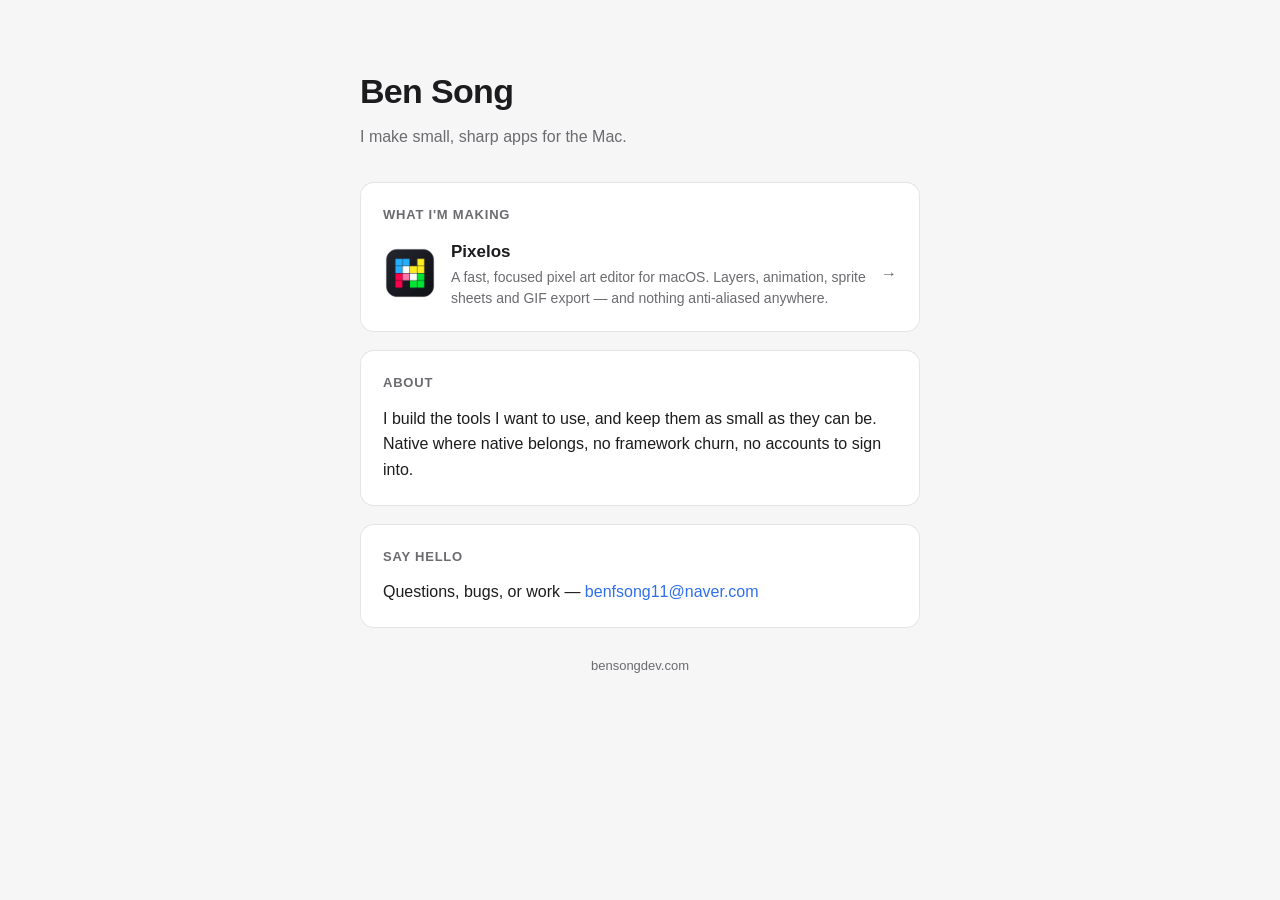
==== index.html @ 129e8b71 "Publish the site and Pixelos 1.0" ====
<!doctype html>
<html lang="en">
<head>
<meta charset="utf-8">
<meta name="viewport" content="width=device-width, initial-scale=1">
<title>Ben Song</title>
<meta name="description" content="Mac apps, made small and sharp.">
<link rel="stylesheet" href="style.css">
</head>
<body>
<main>
  <header>
    <h1>Ben Song</h1>
    <p class="tagline">I make small, sharp apps for the Mac.</p>
  </header>

  <div class="card">
    <h2>What I'm making</h2>
    <a class="project" href="/pixelos/">
      <img class="project-icon" src="pixelos/icon.png" alt="">
      <span class="project-text">
        <strong>Pixelos</strong>
        <span>A fast, focused pixel art editor for macOS. Layers, animation,
          sprite sheets and GIF export — and nothing anti-aliased anywhere.</span>
      </span>
      <span class="project-go">→</span>
    </a>
  </div>

  <div class="card">
    <h2>About</h2>
    <p>I build the tools I want to use, and keep them as small as they can be.
      Native where native belongs, no framework churn, no accounts to sign into.</p>
  </div>

  <div class="card">
    <h2>Say hello</h2>
    <p>Questions, bugs, or work — <a class="link" href="mailto:benfsong11@naver.com">benfsong11@naver.com</a></p>
  </div>

  <footer>bensongdev.com</footer>
</main>
</body>
</html>
---- style.css ----
/* One stylesheet for the whole site, so the Pixelos page and this one are
   plainly the same place. Colours follow the system's light/dark setting. */
:root {
  color-scheme: light dark;
  --bg: #f6f6f7;
  --card: #ffffff;
  --text: #1c1c1e;
  --muted: #6b6b70;
  --line: rgba(0,0,0,.10);
  --accent: #2f6fed;
}
@media (prefers-color-scheme: dark) {
  :root {
    --bg: #141416;
    --card: #1d1d20;
    --text: #f2f2f4;
    --muted: #9a9aa2;
    --line: rgba(255,255,255,.12);
    --accent: #4a8cff;
  }
}
* { box-sizing: border-box; }
body {
  margin: 0;
  padding: 64px 20px;
  background: var(--bg);
  color: var(--text);
  font: 16px/1.6 -apple-system, BlinkMacSystemFont, "SF Pro Text", "Helvetica Neue", sans-serif;
  display: flex;
  justify-content: center;
}
main { width: 100%; max-width: 560px; }
header { margin-bottom: 32px; }
h1 { font-size: 34px; letter-spacing: -.02em; margin: 0 0 6px; }
.tagline { color: var(--muted); margin: 0; }
.card {
  background: var(--card);
  border: 1px solid var(--line);
  border-radius: 14px;
  padding: 22px;
  margin-bottom: 18px;
}
h2 { font-size: 13px; text-transform: uppercase; letter-spacing: .06em; color: var(--muted); margin: 0 0 12px; }
p { margin: 0; }
.link { color: var(--accent); text-decoration: none; }
.link:hover { text-decoration: underline; }

/* A project row: icon, name and a line about it, the whole thing clickable. */
.project {
  display: flex;
  align-items: center;
  gap: 14px;
  text-decoration: none;
  color: inherit;
  padding: 10px;
  margin: -10px;
  border-radius: 10px;
}
.project:hover { background: color-mix(in srgb, var(--accent) 8%, transparent); }
.project-icon { width: 54px; height: 54px; border-radius: 12px; flex: none; }
.project-text { display: flex; flex-direction: column; gap: 2px; }
.project-text strong { font-size: 17px; }
.project-text span { color: var(--muted); font-size: 14px; line-height: 1.5; }
.project-go { margin-left: auto; color: var(--muted); flex: none; }
footer { text-align: center; color: var(--muted); font-size: 13px; margin-top: 28px; }
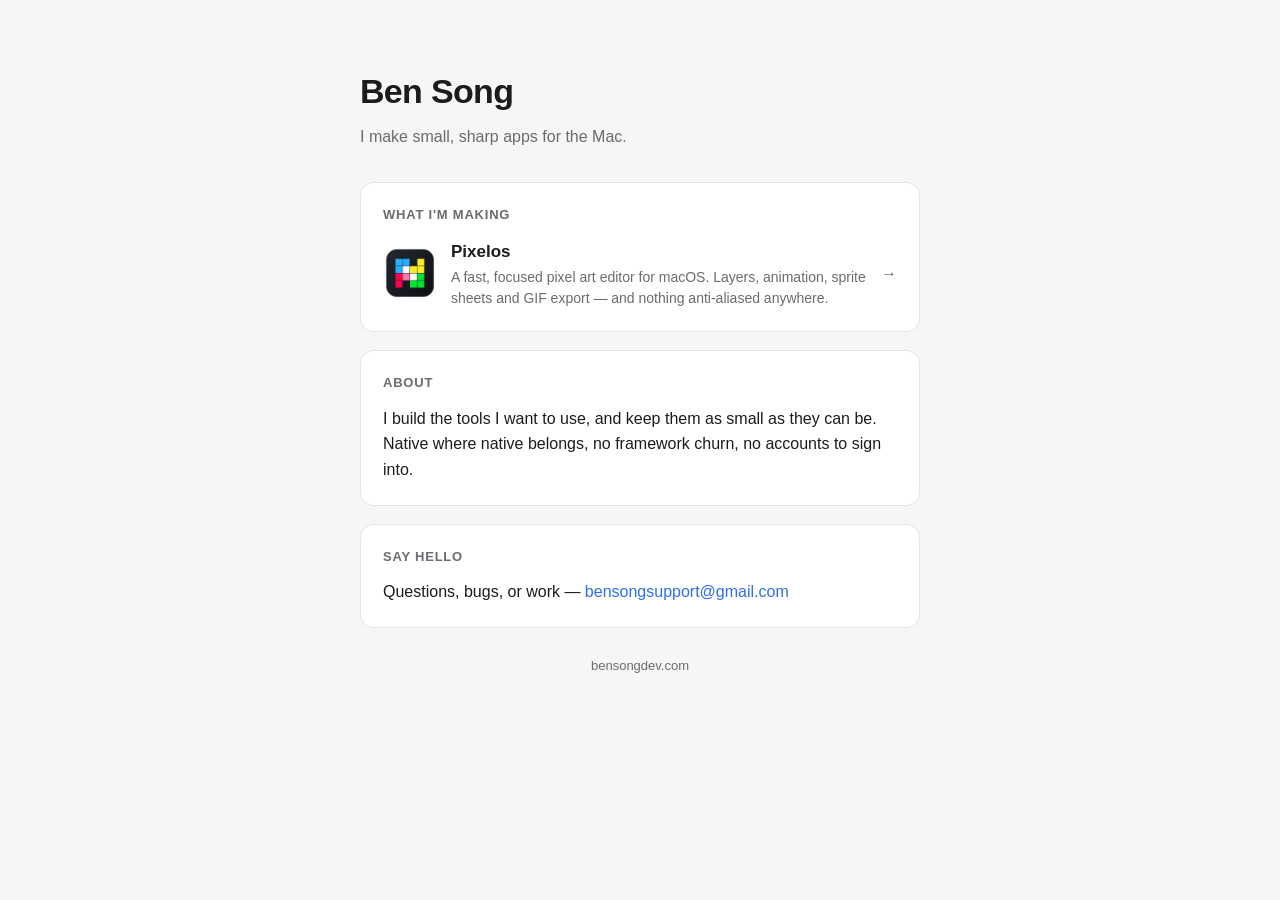
==== commit e949e692: "Publish the site and Pixelos 1.0" ====
--- a/index.html
+++ b/index.html
@@ -35,7 +35,7 @@
 
   <div class="card">
     <h2>Say hello</h2>
-    <p>Questions, bugs, or work — <a class="link" href="mailto:benfsong11@naver.com">benfsong11@naver.com</a></p>
+    <p>Questions, bugs, or work — <a class="link" href="mailto:bensongsupport@gmail.com">bensongsupport@gmail.com</a></p>
   </div>
 
   <footer>bensongdev.com</footer>
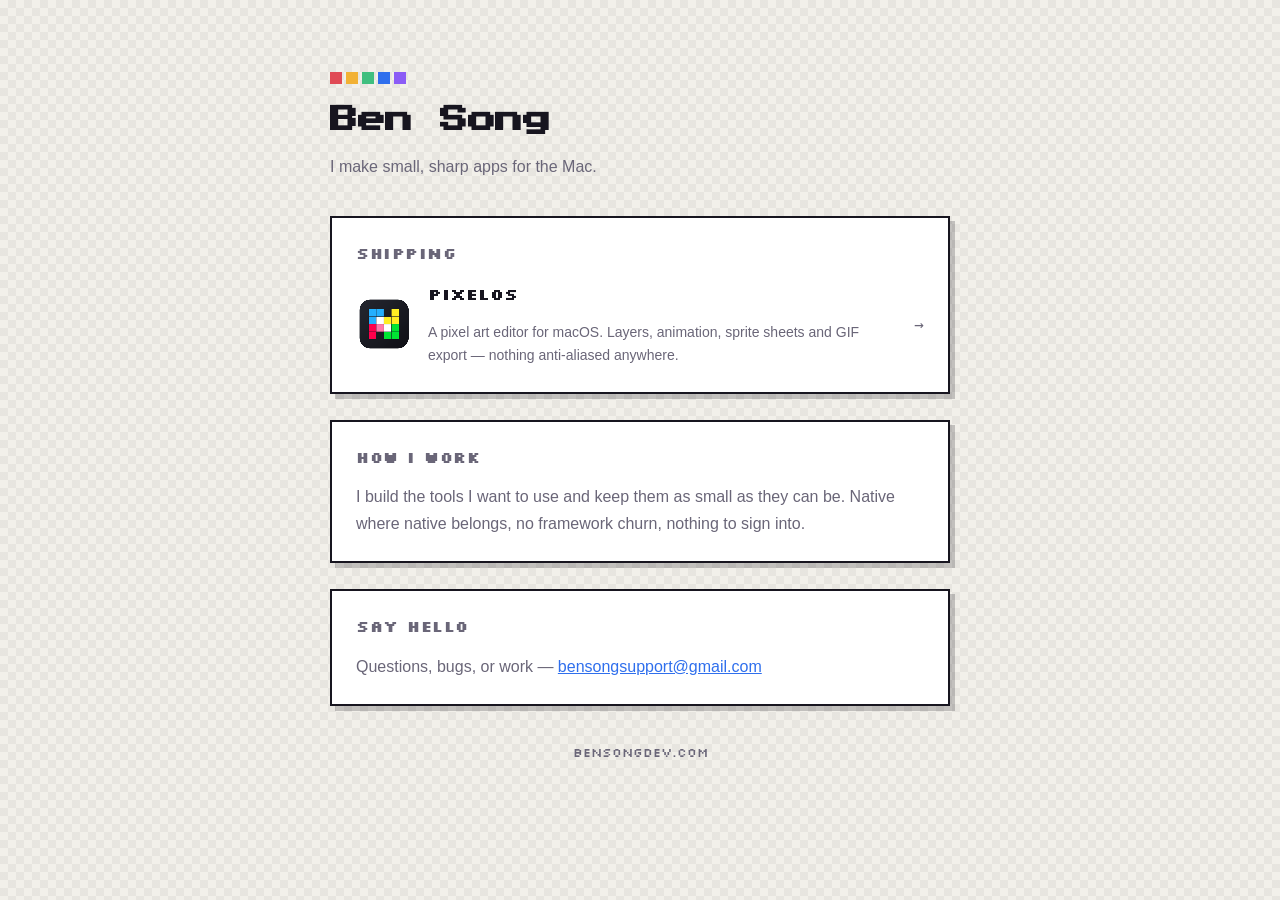
==== commit 06e045f6: "Publish the site and Pixelos 1.0" ====
--- a/index.html
+++ b/index.html
@@ -4,38 +4,41 @@
 <meta charset="utf-8">
 <meta name="viewport" content="width=device-width, initial-scale=1">
 <title>Ben Song</title>
-<meta name="description" content="Mac apps, made small and sharp.">
+<meta name="description" content="Small, sharp apps for the Mac.">
 <link rel="stylesheet" href="style.css">
 </head>
 <body>
 <main>
   <header>
+    <div class="pixels"><i></i><i></i><i></i><i></i><i></i></div>
     <h1>Ben Song</h1>
-    <p class="tagline">I make small, sharp apps for the Mac.</p>
+    <p class="muted">I make small, sharp apps for the Mac.</p>
   </header>
 
   <div class="card">
-    <h2>What I'm making</h2>
+    <h2>Shipping</h2>
     <a class="project" href="/pixelos/">
-      <img class="project-icon" src="pixelos/icon.png" alt="">
-      <span class="project-text">
-        <strong>Pixelos</strong>
-        <span>A fast, focused pixel art editor for macOS. Layers, animation,
-          sprite sheets and GIF export — and nothing anti-aliased anywhere.</span>
+      <img src="pixelos/icon.png" alt="">
+      <span class="stack">
+        <h3>Pixelos</h3>
+        <p class="muted small">A pixel art editor for macOS. Layers, animation,
+          sprite sheets and GIF export — nothing anti-aliased anywhere.</p>
       </span>
-      <span class="project-go">→</span>
+      <span class="go">→</span>
     </a>
   </div>
 
   <div class="card">
-    <h2>About</h2>
-    <p>I build the tools I want to use, and keep them as small as they can be.
-      Native where native belongs, no framework churn, no accounts to sign into.</p>
+    <h2>How I work</h2>
+    <p class="muted">I build the tools I want to use and keep them as small as
+      they can be. Native where native belongs, no framework churn, nothing to
+      sign into.</p>
   </div>
 
   <div class="card">
     <h2>Say hello</h2>
-    <p>Questions, bugs, or work — <a class="link" href="mailto:bensongsupport@gmail.com">bensongsupport@gmail.com</a></p>
+    <p class="muted">Questions, bugs, or work —
+      <a href="mailto:bensongsupport@gmail.com">bensongsupport@gmail.com</a></p>
   </div>
 
   <footer>bensongdev.com</footer>
--- a/style.css
+++ b/style.css
@@ -1,65 +1,222 @@
-/* One stylesheet for the whole site, so the Pixelos page and this one are
-   plainly the same place. Colours follow the system's light/dark setting. */
+/* Pixelos, and the site it lives on.
+   Hard edges, 2px borders and offset shadows — the vocabulary of a sprite
+   drawn on a grid. Nothing here is rounded, and nothing is anti-aliased that
+   should not be. */
+
+/* Press Start 2P for display, Silkscreen for labels. Both OFL, both loaded
+   with a system fallback that keeps the layout standing if the request fails. */
+@import url('https://fonts.googleapis.com/css2?family=Press+Start+2P&family=Silkscreen:wght@400;700&display=swap');
+
 :root {
   color-scheme: light dark;
-  --bg: #f6f6f7;
-  --card: #ffffff;
-  --text: #1c1c1e;
-  --muted: #6b6b70;
-  --line: rgba(0,0,0,.10);
+  --bg: #f2f0ea;
+  --panel: #ffffff;
+  --ink: #17151f;
+  --muted: #6a6678;
+  --line: #17151f;
+  --shadow: rgba(23, 21, 31, .22);
   --accent: #2f6fed;
-}
+  --accent-ink: #ffffff;
+  --red: #e04a55;
+  --yellow: #f2b134;
+  --green: #3fbf7f;
+  --purple: #8b5cf6;
+  --checker: rgba(23, 21, 31, .05);
+
+  --display: "Press Start 2P", ui-monospace, SFMono-Regular, Menlo, monospace;
+  --label: "Silkscreen", ui-monospace, SFMono-Regular, Menlo, monospace;
+  --body: -apple-system, BlinkMacSystemFont, "SF Pro Text", "Helvetica Neue", sans-serif;
+}
+
 @media (prefers-color-scheme: dark) {
   :root {
-    --bg: #141416;
-    --card: #1d1d20;
-    --text: #f2f2f4;
-    --muted: #9a9aa2;
-    --line: rgba(255,255,255,.12);
-    --accent: #4a8cff;
+    --bg: #14131c;
+    --panel: #1d1b27;
+    --ink: #f2f1f6;
+    --muted: #9d99ad;
+    --line: #35323f;
+    --shadow: rgba(0, 0, 0, .5);
+    --accent: #5b9bff;
+    --accent-ink: #0d0c14;
+    --checker: rgba(255, 255, 255, .04);
   }
 }
+
 * { box-sizing: border-box; }
+
 body {
   margin: 0;
-  padding: 64px 20px;
+  padding: 0 20px 72px;
   background: var(--bg);
-  color: var(--text);
-  font: 16px/1.6 -apple-system, BlinkMacSystemFont, "SF Pro Text", "Helvetica Neue", sans-serif;
+  color: var(--ink);
+  font: 16px/1.65 var(--body);
+  /* A faint checkerboard, the same one the canvas uses behind transparency. */
+  background-image:
+    repeating-conic-gradient(var(--checker) 0% 25%, transparent 0% 50%);
+  background-size: 16px 16px;
+}
+
+main { width: 100%; max-width: 620px; margin: 0 auto; }
+
+img { image-rendering: pixelated; }
+
+/* ── Type ─────────────────────────────────────────────────────────────── */
+
+h1 {
+  font-family: var(--display);
+  font-size: 28px;
+  line-height: 1.35;
+  letter-spacing: -.5px;
+  margin: 0 0 14px;
+}
+
+h2 {
+  font-family: var(--label);
+  font-size: 15px;
+  font-weight: 700;
+  letter-spacing: .5px;
+  text-transform: uppercase;
+  color: var(--muted);
+  margin: 0 0 14px;
+}
+
+h3 {
+  font-family: var(--label);
+  font-size: 16px;
+  font-weight: 700;
+  margin: 0 0 4px;
+}
+
+p { margin: 0; }
+.muted { color: var(--muted); }
+.small { font-size: 14px; }
+
+.eyebrow {
+  font-family: var(--label);
+  font-size: 13px;
+  letter-spacing: 1px;
+  text-transform: uppercase;
+  color: var(--accent);
+  margin: 0 0 10px;
+}
+
+a { color: var(--accent); }
+a.plain { color: inherit; text-decoration: none; }
+
+/* ── Blocks ───────────────────────────────────────────────────────────── */
+
+.card {
+  background: var(--panel);
+  border: 2px solid var(--line);
+  box-shadow: 5px 5px 0 var(--shadow);
+  padding: 24px;
+  margin-bottom: 26px;
+}
+
+.stack > * + * { margin-top: 14px; }
+
+/* A row of coloured pixels — the site's only ornament, and the app's logo
+   taken apart. */
+.pixels {
+  display: flex;
+  gap: 4px;
+  margin-bottom: 18px;
+}
+.pixels i { width: 12px; height: 12px; display: block; }
+.pixels i:nth-child(1) { background: var(--red); }
+.pixels i:nth-child(2) { background: var(--yellow); }
+.pixels i:nth-child(3) { background: var(--green); }
+.pixels i:nth-child(4) { background: var(--accent); }
+.pixels i:nth-child(5) { background: var(--purple); }
+
+/* ── Header ───────────────────────────────────────────────────────────── */
+
+header { padding: 72px 0 36px; }
+header.center { text-align: center; }
+header.center .pixels { justify-content: center; }
+.appicon { width: 96px; height: 96px; display: block; margin: 0 auto 22px; }
+
+/* ── Buttons ──────────────────────────────────────────────────────────── */
+
+.btn {
+  display: block;
+  width: 100%;
+  text-align: center;
+  font-family: var(--label);
+  font-size: 17px;
+  font-weight: 700;
+  letter-spacing: .5px;
+  text-decoration: none;
+  padding: 16px 20px;
+  border: 2px solid var(--line);
+  background: var(--panel);
+  color: var(--ink);
+  box-shadow: 4px 4px 0 var(--shadow);
+}
+.btn:active { transform: translate(2px, 2px); box-shadow: 2px 2px 0 var(--shadow); }
+.btn.primary { background: var(--accent); color: var(--accent-ink); border-color: var(--line); }
+.btn + .btn { margin-top: 12px; }
+
+.meta {
   display: flex;
   justify-content: center;
-}
-main { width: 100%; max-width: 560px; }
-header { margin-bottom: 32px; }
-h1 { font-size: 34px; letter-spacing: -.02em; margin: 0 0 6px; }
-.tagline { color: var(--muted); margin: 0; }
-.card {
-  background: var(--card);
-  border: 1px solid var(--line);
-  border-radius: 14px;
-  padding: 22px;
-  margin-bottom: 18px;
-}
-h2 { font-size: 13px; text-transform: uppercase; letter-spacing: .06em; color: var(--muted); margin: 0 0 12px; }
-p { margin: 0; }
-.link { color: var(--accent); text-decoration: none; }
-.link:hover { text-decoration: underline; }
-
-/* A project row: icon, name and a line about it, the whole thing clickable. */
-.project {
-  display: flex;
-  align-items: center;
-  gap: 14px;
-  text-decoration: none;
-  color: inherit;
-  padding: 10px;
-  margin: -10px;
-  border-radius: 10px;
-}
-.project:hover { background: color-mix(in srgb, var(--accent) 8%, transparent); }
-.project-icon { width: 54px; height: 54px; border-radius: 12px; flex: none; }
-.project-text { display: flex; flex-direction: column; gap: 2px; }
-.project-text strong { font-size: 17px; }
-.project-text span { color: var(--muted); font-size: 14px; line-height: 1.5; }
-.project-go { margin-left: auto; color: var(--muted); flex: none; }
-footer { text-align: center; color: var(--muted); font-size: 13px; margin-top: 28px; }
+  flex-wrap: wrap;
+  gap: 6px 16px;
+  margin-top: 16px;
+  font-family: var(--label);
+  font-size: 13px;
+  color: var(--muted);
+}
+
+/* ── Feature list ─────────────────────────────────────────────────────── */
+
+.features { display: grid; gap: 18px; }
+.feature { display: flex; gap: 14px; align-items: flex-start; }
+.feature .chip {
+  width: 14px; height: 14px; flex: none; margin-top: 5px;
+  border: 2px solid var(--line);
+}
+.feature:nth-child(5n+1) .chip { background: var(--red); }
+.feature:nth-child(5n+2) .chip { background: var(--yellow); }
+.feature:nth-child(5n+3) .chip { background: var(--green); }
+.feature:nth-child(5n+4) .chip { background: var(--accent); }
+.feature:nth-child(5n+5) .chip { background: var(--purple); }
+.feature p { color: var(--muted); font-size: 15px; }
+
+/* ── Pricing ──────────────────────────────────────────────────────────── */
+
+.tiers { display: grid; grid-template-columns: 1fr 1fr; gap: 18px; }
+@media (max-width: 560px) { .tiers { grid-template-columns: 1fr; } }
+.tier { border: 2px solid var(--line); padding: 18px; background: var(--panel); }
+.tier.paid { box-shadow: inset 0 0 0 2px var(--accent); }
+.price { font-family: var(--display); font-size: 22px; margin: 6px 0 12px; }
+.tier ul { margin: 0; padding-left: 18px; color: var(--muted); font-size: 14px; }
+.tier li { margin-bottom: 5px; }
+
+/* ── Screenshot ───────────────────────────────────────────────────────── */
+
+.shot { padding: 0; border: none; box-shadow: none; background: none; }
+.shot img { display: block; width: 100%; height: auto; image-rendering: auto; }
+
+/* ── Notes, project rows, footer ──────────────────────────────────────── */
+
+.note { border-left: 4px solid var(--accent); padding: 4px 0 4px 16px; margin-top: 20px; }
+.note strong { font-family: var(--label); font-size: 15px; }
+.note p { color: var(--muted); font-size: 14px; margin-top: 6px; }
+
+.project { display: flex; gap: 16px; align-items: center; text-decoration: none; color: inherit; }
+.project img { width: 56px; height: 56px; flex: none; }
+.project .go { margin-left: auto; font-family: var(--label); color: var(--muted); }
+.project:hover .go { color: var(--accent); }
+
+.up { font-family: var(--label); font-size: 13px; padding-top: 26px; }
+.up a { color: var(--muted); text-decoration: none; }
+.up a:hover { color: var(--accent); }
+
+footer {
+  text-align: center;
+  font-family: var(--label);
+  font-size: 13px;
+  color: var(--muted);
+  padding-top: 10px;
+}
